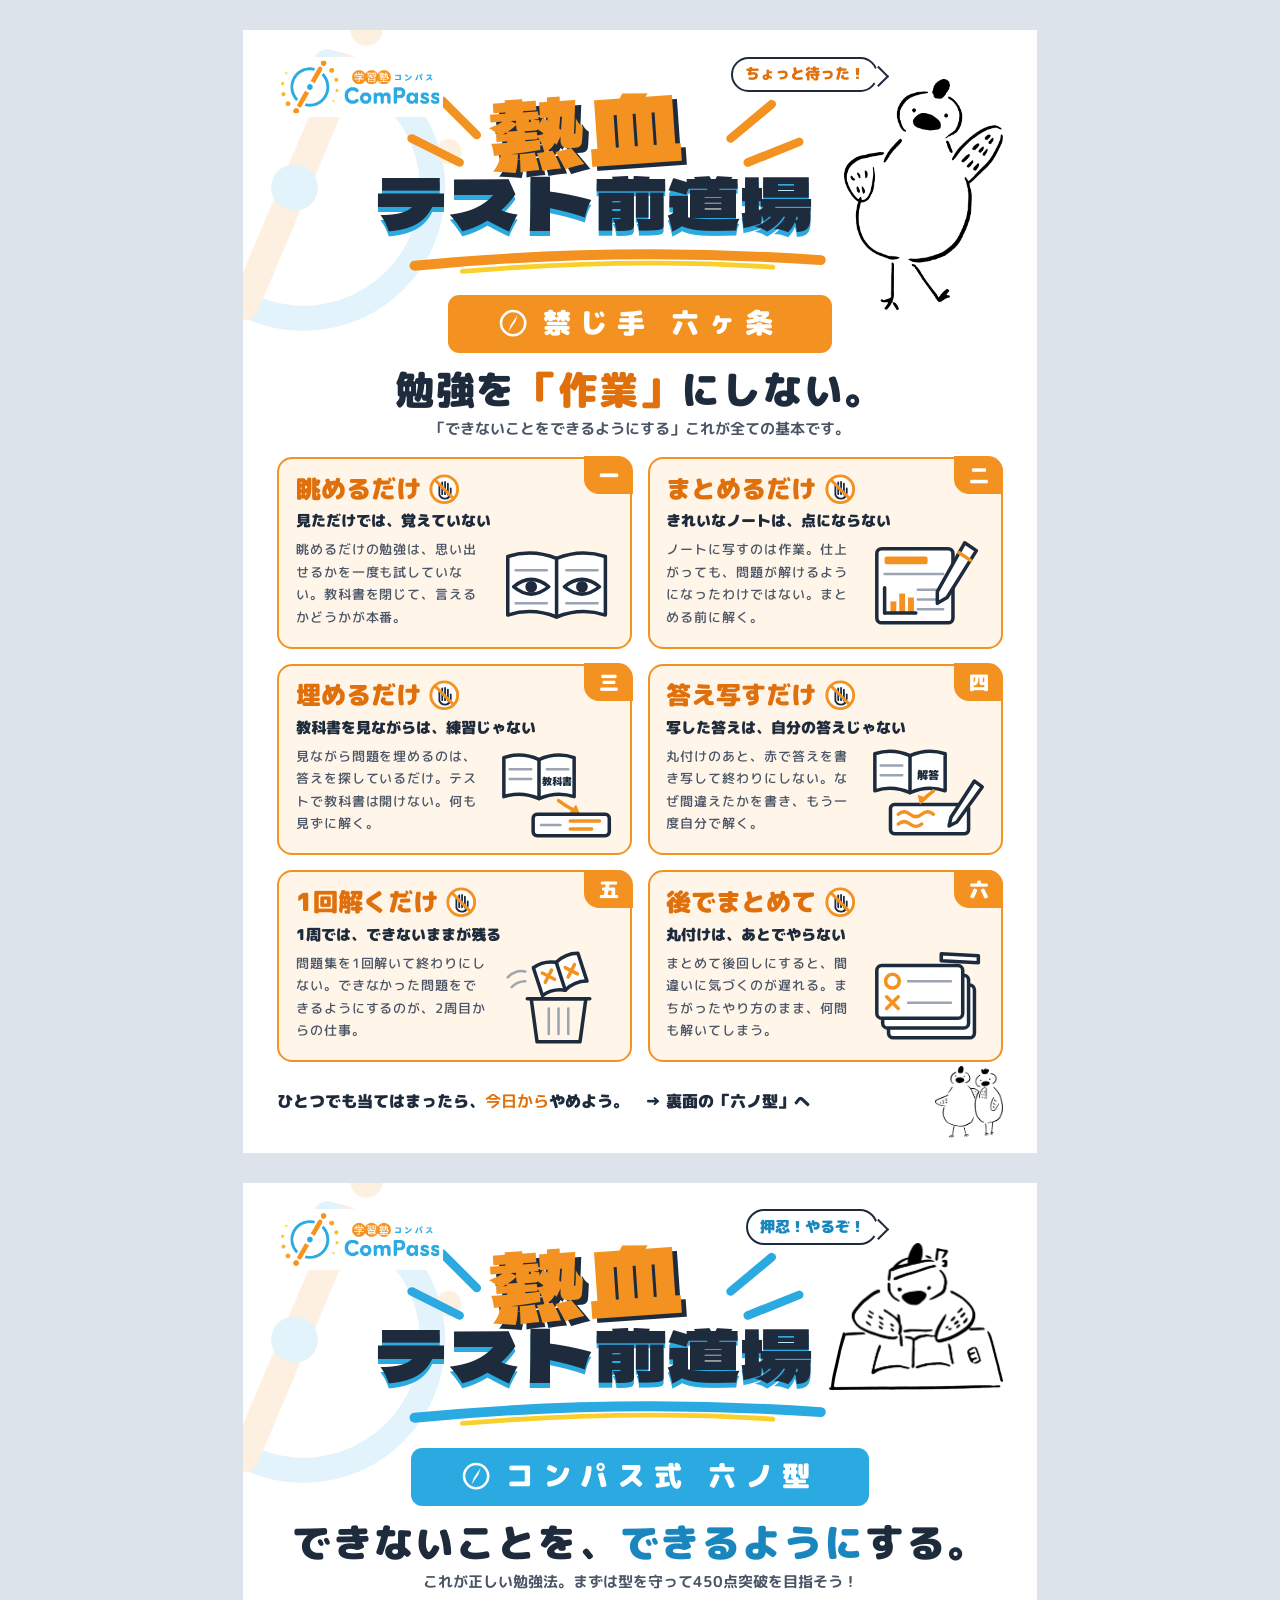
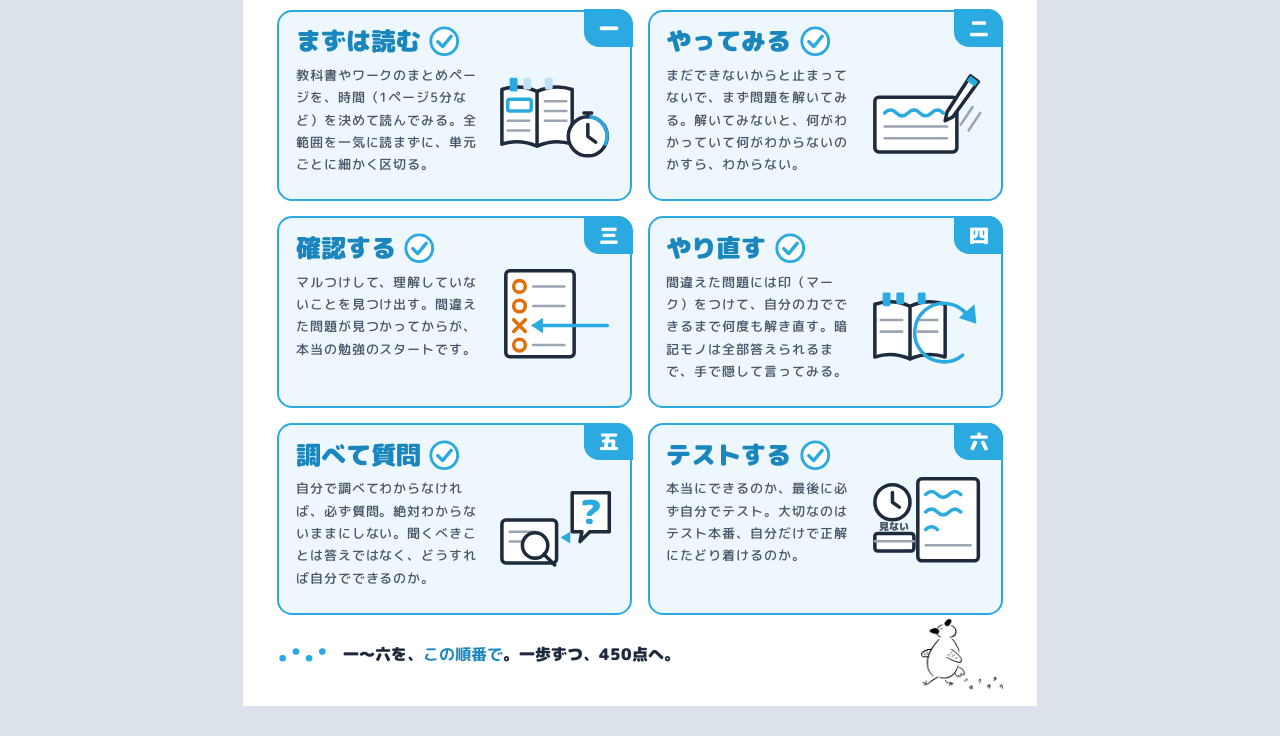
==== test-guide/index.html @ ecf244d9 "テスト前道場（コンパス版）のA4資料を追加 Co-Authored-By: Claude Opus 5.5 <noreply@anthropic.com> Claude-Session: https:" ====
<!doctype html>
<html lang="ja">
<head>
<meta charset="utf-8">
<title>テスト前道場 ComPass</title>
<meta name="viewport" content="width=device-width, initial-scale=1">
<link rel="preconnect" href="https://fonts.googleapis.com">
<link rel="preconnect" href="https://fonts.gstatic.com" crossorigin>
<link rel="stylesheet" href="https://fonts.googleapis.com/css2?family=M+PLUS+Rounded+1c:wght@500;700;800;900&family=Dela+Gothic+One&display=swap">
<style>
/* A4縦2枚。1枚目＝禁じ手（オレンジ）、2枚目＝正しい型（ブルー）。ロゴの2色で表裏を分ける */
:root {
  --blue: #2BA9E1;
  --blue-deep: #1A86BE;
  --blue-tint: #EEF7FD;
  --orange: #F39221;
  --orange-deep: #E0700C;
  --orange-tint: #FFF5E9;
  --yellow: #F9D02B;
  --ink: #1E2B3C;
  --ink-soft: #4A5566;
  --paper: #FFFFFF;
  --f-display: "Dela Gothic One", "M PLUS Rounded 1c", sans-serif;
  --f-body: "M PLUS Rounded 1c", "Hiragino Maru Gothic ProN", sans-serif;
  color-scheme: light;
}
@page { size: A4; margin: 0; }
* { box-sizing: border-box; }
html, body { margin: 0; background: #DDE3EA; }
body { font-family: var(--f-body); color: var(--ink); -webkit-print-color-adjust: exact; print-color-adjust: exact; }

.sheet {
  --c: var(--orange); --c-deep: var(--orange-deep); --c-tint: var(--orange-tint);
  position: relative; overflow: hidden;
  width: 210mm; height: 297mm; margin: 8mm auto;
  padding: 7mm 9mm 5mm;
  background: var(--paper);
  display: flex; flex-direction: column;
}
.sheet.kata { --c: var(--blue); --c-deep: var(--blue-deep); --c-tint: var(--blue-tint); }
@media print { html, body { background: none; } .sheet { margin: 0; break-after: page; } }

/* 左上の透かし：羅針盤 */
.watermark { position: absolute; left: -34mm; top: -6mm; width: 95mm; height: 95mm; opacity: .13; pointer-events: none; }

.head { position: relative; height: 62mm; }
.logo { position: absolute; left: 0; top: 0; width: 44mm; z-index: 3; background: #fff; border-radius: 2mm; padding: 1mm; }
.title { position: absolute; left: 0; right: 0; top: 5mm; text-align: center; }
.title .hot {
  display: inline-block; font-family: var(--f-display); font-size: 25mm; line-height: 1;
  color: var(--orange); letter-spacing: 1mm;
  transform: rotate(-4deg) translateX(-14mm);
  text-shadow: 1.3mm 1.3mm 0 var(--ink);
}
.title .main {
  display: block; margin-top: -2mm;
  font-family: var(--f-display); font-size: 19mm; line-height: 1.05; letter-spacing: .3mm;
  color: var(--ink);
  text-shadow: 0 1.4mm 0 var(--blue);
  transform: translateX(-12mm);
}
.swoosh { position: absolute; left: 34mm; top: 50mm; width: 112mm; }
.burst { position: absolute; left: 30mm; top: 8mm; width: 118mm; }
.chara { position: absolute; right: 0; top: 6mm; width: 42mm; }
.chara img { width: 100%; display: block; }
.bubble {
  position: absolute; right: 33mm; top: 0; z-index: 2;
  background: #fff; border: .6mm solid var(--ink); border-radius: 5mm;
  padding: 1.2mm 3mm; font-weight: 900; font-size: 11pt; white-space: nowrap; color: var(--c-deep);
}
.bubble::after {
  content: ""; position: absolute; right: -2.6mm; bottom: 1.6mm; width: 3.4mm; height: 3.4mm;
  background: #fff; border-right: .6mm solid var(--ink); border-bottom: .6mm solid var(--ink);
  transform: rotate(-45deg);
}

.badge {
  align-self: center; margin-top: 1mm;
  background: var(--c); color: #fff; border-radius: 3mm;
  padding: 2mm 13mm 2.4mm; font-weight: 900; font-size: 21pt; letter-spacing: 2.4mm;
  display: flex; align-items: center; gap: 4mm;
}
.badge .needle { width: 8mm; height: 8mm; }
.lead { text-align: center; margin-top: 3.4mm; font-weight: 900; font-size: 29pt; letter-spacing: .5mm; line-height: 1.2; }
.lead em { font-style: normal; color: var(--c-deep); }
.sub { text-align: center; margin-top: 1.4mm; font-weight: 700; font-size: 11.5pt; color: var(--ink-soft); }

.grid { margin-top: 4.5mm; flex: 1; display: grid; grid-template-columns: 1fr 1fr; grid-template-rows: repeat(3, 1fr); gap: 4mm; }
.card {
  position: relative; min-width: 0;
  border: .7mm solid var(--c); border-radius: 4mm; background: var(--c-tint);
  padding: 3.6mm 4mm 3mm 4.4mm;
  display: grid; grid-template-columns: 1fr 31mm; grid-template-rows: auto auto 1fr; column-gap: 2.5mm;
}
.no {
  position: absolute; right: -.7mm; top: -.7mm;
  width: 13mm; height: 10mm; background: var(--c); color: #fff;
  border-radius: 0 4mm 0 4mm; display: grid; place-items: center;
  font-weight: 900; font-size: 15pt;
}
.card h3 {
  grid-column: 1 / -1; margin: 0; padding-right: 12mm;
  display: flex; align-items: center; gap: 2mm;
  font-weight: 900; font-size: 19pt; line-height: 1.2; color: var(--c-deep);
}
.card h3 svg { width: 8.6mm; height: 8.6mm; flex: none; }
.card h4 { grid-column: 1 / -1; margin: 1.4mm 0 0; font-weight: 900; font-size: 11pt; color: var(--ink); }
.card p { margin: 1.6mm 0 0; font-weight: 500; font-size: 9.6pt; line-height: 1.75; letter-spacing: .25mm; color: var(--ink-soft); }
.card .ill { align-self: center; width: 31mm; }

.foot { margin-top: 2mm; display: flex; align-items: center; justify-content: space-between; height: 17mm; }
.foot .msg { font-weight: 900; font-size: 12pt; color: var(--ink); display: flex; align-items: center; gap: 2.4mm; }
.foot .msg b { color: var(--c-deep); }
.foot .steps { height: 5mm; }
.foot small { font-weight: 700; font-size: 8.5pt; color: var(--ink-soft); }
.foot .pair { height: 19mm; }

/* イラスト共通 */
.ill * { stroke-linecap: round; stroke-linejoin: round; }
.k { fill: none; stroke: var(--ink); stroke-width: 3.6; }
.kf { fill: #fff; stroke: var(--ink); stroke-width: 3.6; }
.a { fill: none; stroke: var(--c); stroke-width: 3.6; }
.af { fill: var(--c); }
.g { fill: none; stroke: #9AA4B2; stroke-width: 2.6; }
.r { fill: none; stroke: var(--orange-deep); stroke-width: 3.6; }
.b { fill: none; stroke: var(--blue); stroke-width: 3.6; }
</style>
</head>
<body>

<svg width="0" height="0" style="position:absolute">
  <defs>
    <!-- ロゴの羅針盤を簡略化した透かし -->
    <symbol id="compass" viewBox="0 0 200 200">
      <path d="M118 30 A72 72 0 1 1 52 52" fill="none" stroke="#2BA9E1" stroke-width="14" stroke-linecap="round"/>
      <line x1="128" y1="34" x2="72" y2="166" stroke="#F39221" stroke-width="16" stroke-linecap="round"/>
      <circle cx="100" cy="100" r="13" fill="#2BA9E1"/>
      <circle cx="140" cy="12" r="9" fill="#F39221"/><circle cx="170" cy="40" r="8" fill="#F9D02B"/>
      <circle cx="186" cy="80" r="7" fill="#F39221"/><circle cx="20" cy="130" r="8" fill="#F39221"/>
      <circle cx="40" cy="170" r="7" fill="#F9D02B"/>
    </symbol>
    <symbol id="ban" viewBox="0 0 40 40">
      <circle cx="20" cy="20" r="16.5" fill="#fff" stroke="currentColor" stroke-width="3.6"/>
      <path d="M14 27 V15 M17.5 26 V11.5 M21 26 V11 M24.5 26.5 V13 M14 27 Q16 32 22 31.5 Q27 31 28 24 L28 19" fill="none" stroke="#1E2B3C" stroke-width="2.2" stroke-linecap="round"/>
      <line x1="8.5" y1="8.5" x2="31.5" y2="31.5" stroke="currentColor" stroke-width="3.6" stroke-linecap="round"/>
    </symbol>
    <symbol id="ok" viewBox="0 0 40 40">
      <circle cx="20" cy="20" r="16.5" fill="#fff" stroke="currentColor" stroke-width="3.6"/>
      <path d="M12 20.5 L18 26.5 L28.5 14" fill="none" stroke="currentColor" stroke-width="4.2" stroke-linecap="round" stroke-linejoin="round"/>
    </symbol>
    <symbol id="needle" viewBox="0 0 40 40">
      <circle cx="20" cy="20" r="16" fill="none" stroke="#fff" stroke-width="3.4"/>
      <path d="M26 9 L17 22 L23 18 Z M14 31 L23 18 L17 22 Z" fill="#fff"/>
    </symbol>
  </defs>
</svg>

<!-- ===================== 1枚目：禁じ手 六ヶ条 ===================== -->
<section class="sheet kinji">
  <svg class="watermark"><use href="#compass"/></svg>
  <div class="head">
    <img class="logo" src="img/logo.png" alt="学習塾コンパス ComPass">
    <svg class="burst" viewBox="0 0 260 60" aria-hidden="true">
      <g stroke="#F39221" stroke-width="5" stroke-linecap="round">
        <line x1="40" y1="44" x2="12" y2="30"/><line x1="50" y1="28" x2="30" y2="8"/>
        <line x1="198" y1="30" x2="222" y2="10"/><line x1="208" y1="44" x2="238" y2="32"/>
      </g>
    </svg>
    <div class="title">
      <span class="hot">熱血</span>
      <span class="main">テスト前道場</span>
    </div>
    <svg class="swoosh" viewBox="0 0 300 20" aria-hidden="true">
      <path d="M6 14 Q150 0 294 10" fill="none" stroke="#F39221" stroke-width="7" stroke-linecap="round"/>
      <path d="M40 18 Q160 8 260 15" fill="none" stroke="#F9D02B" stroke-width="3.5" stroke-linecap="round"/>
    </svg>
    <div class="bubble">ちょっと待った！</div>
    <div class="chara"><img src="img/bird-wave.png" alt=""></div>
  </div>

  <div class="badge"><svg class="needle"><use href="#needle"/></svg>禁じ手 六ヶ条</div>
  <div class="lead">勉強を<em>「作業」</em>にしない。</div>
  <div class="sub">「できないことをできるようにする」これが全ての基本です。</div>

  <div class="grid">
    <article class="card">
      <span class="no">一</span>
      <h3>眺めるだけ<svg style="color:var(--c)"><use href="#ban"/></svg></h3>
      <h4>見ただけでは、覚えていない</h4>
      <p>眺めるだけの勉強は、思い出せるかを一度も試していない。教科書を閉じて、言えるかどうかが本番。</p>
      <svg class="ill" viewBox="0 0 120 100">
        <path class="kf" d="M10 22 Q35 14 60 24 Q85 14 110 22 V82 Q85 74 60 84 Q35 74 10 82 Z"/>
        <line class="k" x1="60" y1="24" x2="60" y2="84"/>
        <path class="g" d="M18 36 H50 M70 36 H102 M18 70 H50 M70 70 H102"/>
        <path class="kf" d="M16 53 Q34 38 52 53 Q34 68 16 53 Z"/><circle cx="34" cy="53" r="6" fill="#1E2B3C"/>
        <path class="kf" d="M68 53 Q86 38 104 53 Q86 68 68 53 Z"/><circle cx="86" cy="53" r="6" fill="#1E2B3C"/>
      </svg>
    </article>

    <article class="card">
      <span class="no">二</span>
      <h3>まとめるだけ<svg style="color:var(--c)"><use href="#ban"/></svg></h3>
      <h4>きれいなノートは、点にならない</h4>
      <p>ノートに写すのは作業。仕上がっても、問題が解けるようになったわけではない。まとめる前に解く。</p>
      <svg class="ill" viewBox="0 0 120 100">
        <rect class="kf" x="8" y="14" width="78" height="76" rx="5"/>
        <rect class="af" x="16" y="22" width="44" height="8" rx="2"/>
        <path class="g" d="M16 40 H76 M50 56 H76 M50 66 H76 M50 76 H76"/>
        <path class="k" d="M16 80 V54"/><rect class="af" x="22" y="68" width="6" height="12"/><rect class="af" x="31" y="60" width="6" height="20"/><rect class="af" x="40" y="64" width="6" height="16"/>
        <path class="k" d="M16 80 H48"/>
        <path class="kf" d="M98 8 L110 16 L80 64 L70 70 L70 58 Z"/>
        <path class="a" d="M92 18 L104 26"/>
      </svg>
    </article>

    <article class="card">
      <span class="no">三</span>
      <h3>埋めるだけ<svg style="color:var(--c)"><use href="#ban"/></svg></h3>
      <h4>教科書を見ながらは、練習じゃない</h4>
      <p>見ながら問題を埋めるのは、答えを探しているだけ。テストで教科書は開けない。何も見ずに解く。</p>
      <svg class="ill" viewBox="0 0 120 100">
        <path class="kf" d="M6 16 Q24 10 42 18 Q60 10 78 16 V56 Q60 50 42 58 Q24 50 6 56 Z"/>
        <line class="k" x1="42" y1="18" x2="42" y2="58"/>
        <path class="g" d="M12 28 H34 M12 38 H34 M50 28 H72"/>
        <text x="60" y="44" text-anchor="middle" font-size="10" font-weight="900" fill="#1E2B3C" font-family="M PLUS Rounded 1c">教科書</text>
        <path class="a" d="M62 60 Q70 66 78 70"/><path class="af" d="M84 74 L72 74 L80 64 Z"/>
        <rect class="kf" x="36" y="74" width="78" height="22" rx="4"/>
        <path class="g" d="M44 85 H64"/><path class="a" d="M74 81 H104 M74 89 H96"/>
      </svg>
    </article>

    <article class="card">
      <span class="no">四</span>
      <h3>答え写すだけ<svg style="color:var(--c)"><use href="#ban"/></svg></h3>
      <h4>写した答えは、自分の答えじゃない</h4>
      <p>丸付けのあと、赤で答えを書き写して終わりにしない。なぜ間違えたかを書き、もう一度自分で解く。</p>
      <svg class="ill" viewBox="0 0 120 100">
        <path class="kf" d="M6 12 Q24 6 42 14 Q60 6 78 12 V50 Q60 44 42 52 Q24 44 6 50 Z"/>
        <line class="k" x1="42" y1="14" x2="42" y2="52"/>
        <path class="g" d="M12 24 H34 M12 34 H34"/>
        <text x="60" y="38" text-anchor="middle" font-size="11" font-weight="900" fill="#1E2B3C" font-family="M PLUS Rounded 1c">解答</text>
        <rect class="kf" x="22" y="64" width="80" height="30" rx="4"/>
        <path class="a" d="M30 74 Q36 69 42 74 Q48 79 54 74 Q60 69 66 74 M30 84 Q36 79 42 84 Q48 89 54 84"/>
        <path class="af" d="M60 58 L52 64 L50 54 Z"/><path class="a" d="M66 50 L54 60"/>
        <path class="kf" d="M108 40 L116 46 L90 82 L82 86 L84 77 Z"/>
      </svg>
    </article>

    <article class="card">
      <span class="no">五</span>
      <h3>1回解くだけ<svg style="color:var(--c)"><use href="#ban"/></svg></h3>
      <h4>1周では、できないままが残る</h4>
      <p>問題集を1回解いて終わりにしない。できなかった問題をできるようにするのが、2周目からの仕事。</p>
      <svg class="ill" viewBox="0 0 120 100">
        <path class="k" d="M34 52 H90 L84 96 H40 Z"/><path class="k" d="M30 52 H94"/>
        <path class="g" d="M52 62 V88 M62 62 V88 M72 62 V88"/>
        <g transform="rotate(-18 64 28)">
          <path class="kf" d="M40 12 Q52 8 64 14 Q76 8 88 12 V42 Q76 38 64 44 Q52 38 40 42 Z"/>
          <line class="k" x1="64" y1="14" x2="64" y2="44"/>
          <path class="a" d="M47 20 L57 30 M57 20 L47 30 M71 22 L81 32 M81 22 L71 32"/>
        </g>
        <path class="g" d="M10 30 Q18 22 28 24 M14 40 Q20 34 28 34"/>
      </svg>
    </article>

    <article class="card">
      <span class="no">六</span>
      <h3>後でまとめて<svg style="color:var(--c)"><use href="#ban"/></svg></h3>
      <h4>丸付けは、あとでやらない</h4>
      <p>まとめて後回しにすると、間違いに気づくのが遅れる。まちがったやり方のまま、何問も解いてしまう。</p>
      <svg class="ill" viewBox="0 0 120 100">
        <rect class="kf" x="20" y="38" width="88" height="54" rx="5"/>
        <rect class="kf" x="14" y="28" width="88" height="54" rx="5"/>
        <rect class="kf" x="8" y="18" width="88" height="54" rx="5"/>
        <circle class="a" cx="24" cy="34" r="7"/><path class="a" d="M18 50 L30 62 M30 50 L18 62"/>
        <path class="g" d="M40 34 H84 M40 56 H84"/>
        <path class="kf" d="M74 6 L112 8 L112 15 L74 13 Z"/>
      </svg>
    </article>
  </div>

  <div class="foot">
    <div class="msg"><span>ひとつでも当てはまったら、<b>今日から</b>やめよう。　→ 裏面の「六ノ型」へ</span></div>
    <img class="pair" src="img/bird-pair.png" alt="">
  </div>
</section>

<!-- ===================== 2枚目：コンパス式 六ノ型 ===================== -->
<section class="sheet kata">
  <svg class="watermark"><use href="#compass"/></svg>
  <div class="head">
    <img class="logo" src="img/logo.png" alt="学習塾コンパス ComPass">
    <svg class="burst" viewBox="0 0 260 60" aria-hidden="true">
      <g stroke="#2BA9E1" stroke-width="5" stroke-linecap="round">
        <line x1="40" y1="44" x2="12" y2="30"/><line x1="50" y1="28" x2="30" y2="8"/>
        <line x1="198" y1="30" x2="222" y2="10"/><line x1="208" y1="44" x2="238" y2="32"/>
      </g>
    </svg>
    <div class="title">
      <span class="hot">熱血</span>
      <span class="main">テスト前道場</span>
    </div>
    <svg class="swoosh" viewBox="0 0 300 20" aria-hidden="true">
      <path d="M6 14 Q150 0 294 10" fill="none" stroke="#2BA9E1" stroke-width="7" stroke-linecap="round"/>
      <path d="M40 18 Q160 8 260 15" fill="none" stroke="#F9D02B" stroke-width="3.5" stroke-linecap="round"/>
    </svg>
    <div class="bubble">押忍！やるぞ！</div>
    <div class="chara" style="width:46mm;top:9mm"><img src="img/bird-study.png" alt=""></div>
  </div>

  <div class="badge"><svg class="needle"><use href="#needle"/></svg>コンパス式 六ノ型</div>
  <div class="lead">できないことを、<em>できるように</em>する。</div>
  <div class="sub">これが正しい勉強法。まずは型を守って450点突破を目指そう！</div>

  <div class="grid">
    <article class="card">
      <span class="no">一</span>
      <h3>まずは読む<svg style="color:var(--c)"><use href="#ok"/></svg></h3>
      <p>教科書やワークのまとめページを、時間（1ページ5分など）を決めて読んでみる。全範囲を一気に読まずに、単元ごとに細かく区切る。</p>
      <svg class="ill" viewBox="0 0 120 100">
        <path class="kf" d="M4 22 Q22 16 40 24 Q58 16 76 22 V78 Q58 72 40 80 Q22 72 4 78 Z"/>
        <line class="k" x1="40" y1="24" x2="40" y2="80"/>
        <rect class="af" x="12" y="10" width="8" height="14" rx="1.5"/><rect x="26" y="10" width="8" height="12" rx="1.5" fill="#BFE3F5"/><rect x="48" y="10" width="8" height="12" rx="1.5" fill="#BFE3F5"/>
        <rect class="a" x="10" y="32" width="24" height="12" rx="2"/>
        <path class="g" d="M10 54 H32 M10 64 H32 M48 34 H70 M48 44 H70 M48 54 H70"/>
        <circle class="kf" cx="92" cy="70" r="20"/><path class="a" d="M92 50 A20 20 0 0 1 110 78"/>
        <path class="k" d="M92 58 V70 L100 76 M88 46 H96 M92 46 V50"/>
      </svg>
    </article>

    <article class="card">
      <span class="no">二</span>
      <h3>やってみる<svg style="color:var(--c)"><use href="#ok"/></svg></h3>
      <p>まだできないからと止まってないで、まず問題を解いてみる。解いてみないと、何がわかっていて何がわからないのかすら、わからない。</p>
      <svg class="ill" viewBox="0 0 120 100">
        <rect class="kf" x="6" y="30" width="84" height="56" rx="4"/>
        <path class="a" d="M16 46 Q22 40 28 46 Q34 52 40 46 Q46 40 52 46 Q58 52 64 46 Q70 40 76 46"/>
        <path class="g" d="M16 60 H80 M16 72 H80"/>
        <path class="kf" d="M104 8 L112 14 L86 50 L78 54 L80 45 Z"/><path class="af" d="M104 8 L112 14 L108 19 L100 13 Z"/>
        <path class="g" d="M106 40 L94 58 M114 46 L102 64"/>
      </svg>
    </article>

    <article class="card">
      <span class="no">三</span>
      <h3>確認する<svg style="color:var(--c)"><use href="#ok"/></svg></h3>
      <p>マルつけして、理解していないことを見つけ出す。間違えた問題が見つかってからが、本当の勉強のスタートです。</p>
      <svg class="ill" viewBox="0 0 120 100">
        <rect class="kf" x="8" y="6" width="70" height="88" rx="4"/>
        <circle class="r" cx="22" cy="22" r="6"/><circle class="r" cx="22" cy="42" r="6"/>
        <path class="r" d="M16 56 L28 68 M28 56 L16 68"/><circle class="r" cx="22" cy="82" r="6"/>
        <path class="g" d="M36 22 H68 M36 42 H68 M36 62 H68 M36 82 H68"/>
        <path class="a" d="M112 62 H40" stroke-width="5"/><path class="af" d="M34 62 L46 54 L46 70 Z"/>
      </svg>
    </article>

    <article class="card">
      <span class="no">四</span>
      <h3>やり直す<svg style="color:var(--c)"><use href="#ok"/></svg></h3>
      <p>間違えた問題には印（マーク）をつけて、自分の力でできるまで何度も解き直す。暗記モノは全部答えられるまで、手で隠して言ってみる。</p>
      <svg class="ill" viewBox="0 0 120 100">
        <path class="kf" d="M6 30 Q24 24 42 32 Q60 24 78 30 V84 Q60 78 42 86 Q24 78 6 84 Z"/>
        <line class="k" x1="42" y1="32" x2="42" y2="86"/>
        <rect class="af" x="14" y="18" width="8" height="14" rx="1.5"/><rect class="af" x="28" y="18" width="8" height="12" rx="1.5"/><rect class="af" x="50" y="18" width="8" height="12" rx="1.5"/>
        <path class="g" d="M12 46 H34 M12 58 H34 M50 46 H70 M50 58 H70"/>
        <path class="a" d="M100 40 A30 30 0 1 0 96 82" stroke-width="7"/>
        <path class="af" d="M108 30 L110 50 L92 44 Z"/>
      </svg>
    </article>

    <article class="card">
      <span class="no">五</span>
      <h3>調べて質問<svg style="color:var(--c)"><use href="#ok"/></svg></h3>
      <p>自分で調べてわからなければ、必ず質問。絶対わからないままにしない。聞くべきことは答えではなく、どうすれば自分でできるのか。</p>
      <svg class="ill" viewBox="0 0 120 100">
        <rect class="kf" x="4" y="40" width="56" height="44" rx="4"/>
        <path class="g" d="M12 52 H38 M12 62 H30"/>
        <circle class="kf" cx="38" cy="66" r="13"/><path class="k" d="M47 75 L58 86" stroke-width="6"/>
        <path class="af" d="M64 58 L74 52 L74 64 Z"/>
        <path class="kf" d="M76 12 H114 V52 H94 L84 62 L86 52 H76 Z"/>
        <text x="95" y="44" text-anchor="middle" font-size="34" font-weight="900" fill="#2BA9E1" font-family="M PLUS Rounded 1c">?</text>
      </svg>
    </article>

    <article class="card">
      <span class="no">六</span>
      <h3>テストする<svg style="color:var(--c)"><use href="#ok"/></svg></h3>
      <p>本当にできるのか、最後に必ず自分でテスト。大切なのはテスト本番、自分だけで正解にたどり着けるのか。</p>
      <svg class="ill" viewBox="0 0 120 100">
        <rect class="kf" x="50" y="8" width="62" height="84" rx="4"/>
        <path class="a" d="M58 24 Q64 18 70 24 Q76 30 82 24 Q88 18 94 24 M58 42 Q64 36 70 42 Q76 48 82 42 Q88 36 94 42 M58 60 Q64 54 70 60"/>
        <path class="g" d="M58 76 H104"/>
        <circle class="kf" cx="24" cy="32" r="18"/><path class="k" d="M24 22 V32 L31 37"/>
        <rect class="kf" x="6" y="64" width="40" height="18" rx="3"/><path class="g" d="M6 72 H46"/>
        <text x="26" y="60" text-anchor="middle" font-size="10" font-weight="900" fill="#4A5566" font-family="M PLUS Rounded 1c">見ない</text>
      </svg>
    </article>
  </div>

  <div class="foot">
    <div class="msg">
      <svg class="steps" viewBox="0 0 60 20" aria-hidden="true"><g fill="#2BA9E1"><circle cx="6" cy="14" r="3.5"/><circle cx="20" cy="7" r="3.5"/><circle cx="34" cy="14" r="3.5"/><circle cx="48" cy="7" r="3.5"/></g></svg>
      <span>一〜六を、<b>この順番で</b>。一歩ずつ、450点へ。</span>
    </div>
    <img class="pair" src="img/bird-walk.png" alt="">
  </div>
</section>

</body>
</html>
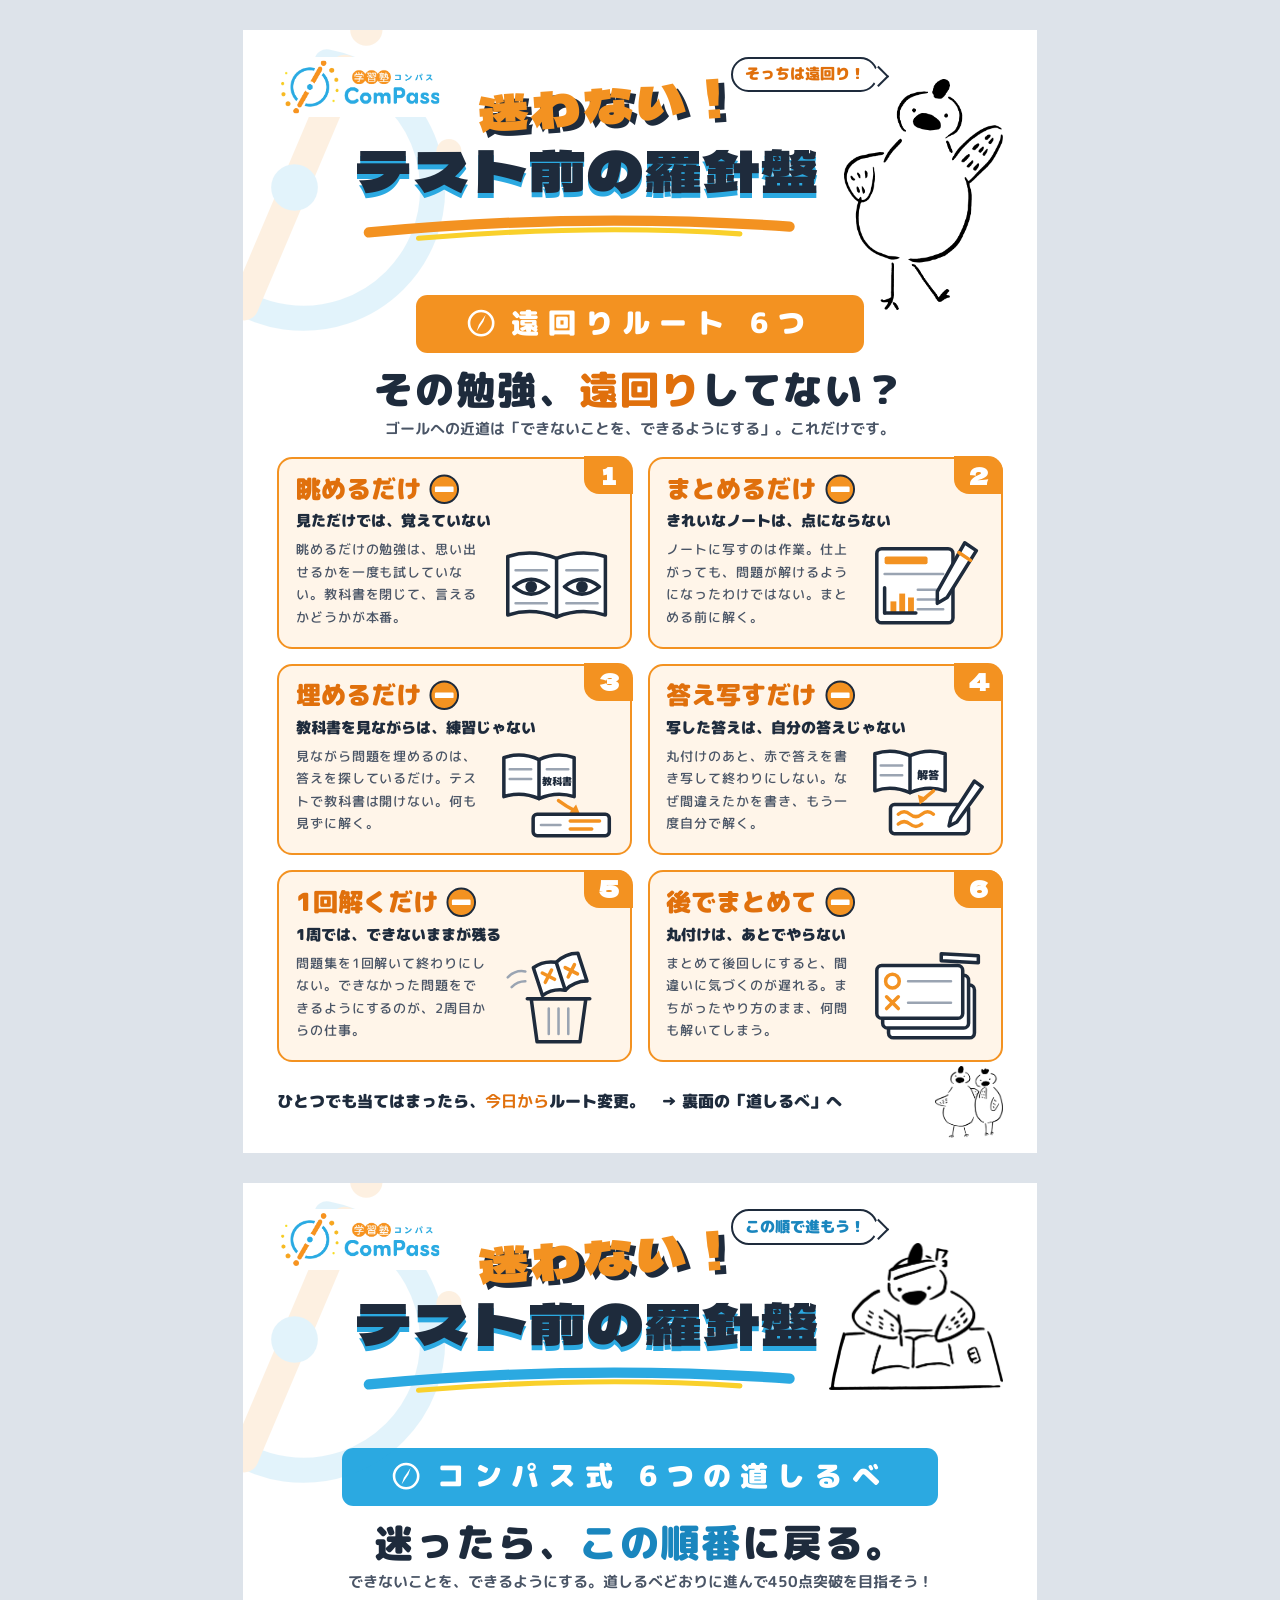
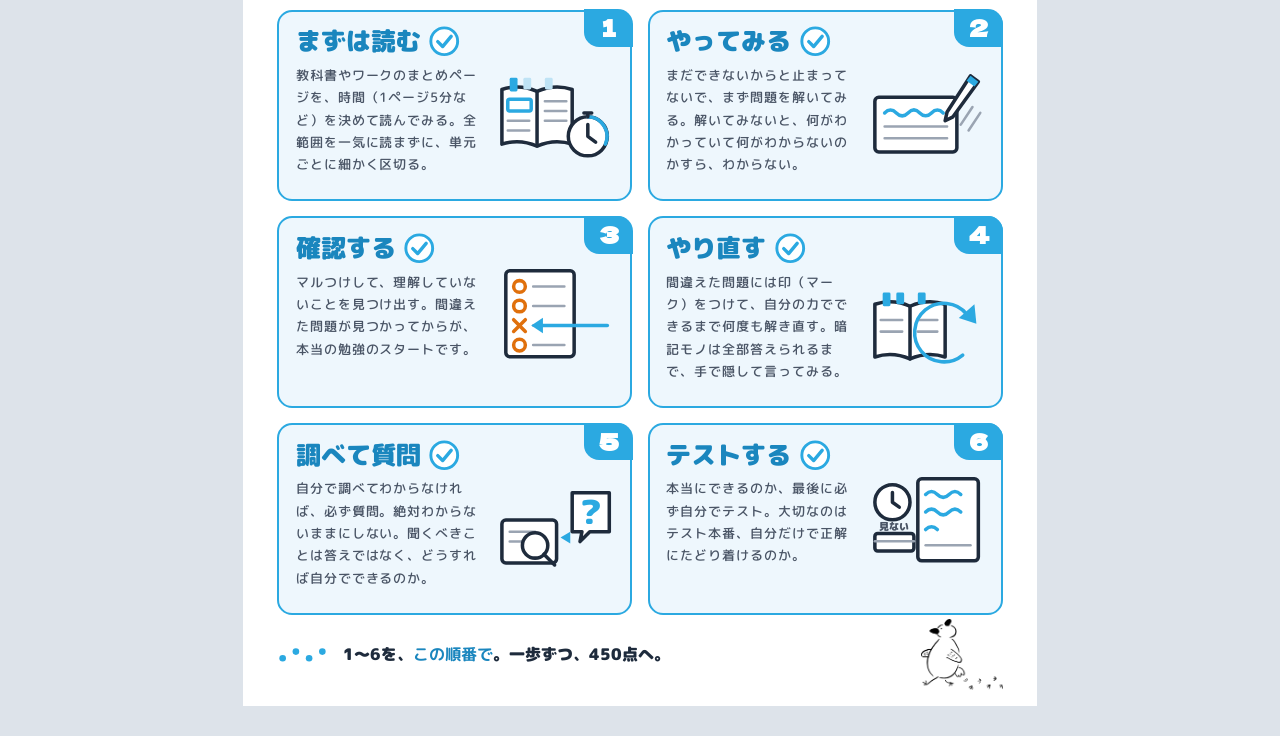
==== commit 3f41945a: "テスト前資料の言葉をコンパス独自の表現に変更 Co-Authored-By: Claude Opus 5.5 <noreply@anthropic.com> Claude-Session: https" ====
--- a/test-guide/index.html
+++ b/test-guide/index.html
@@ -2,7 +2,7 @@
 <html lang="ja">
 <head>
 <meta charset="utf-8">
-<title>テスト前道場 ComPass</title>
+<title>テスト前の羅針盤</title>
 <meta name="viewport" content="width=device-width, initial-scale=1">
 <link rel="preconnect" href="https://fonts.googleapis.com">
 <link rel="preconnect" href="https://fonts.gstatic.com" crossorigin>
@@ -47,20 +47,20 @@
 .logo { position: absolute; left: 0; top: 0; width: 44mm; z-index: 3; background: #fff; border-radius: 2mm; padding: 1mm; }
 .title { position: absolute; left: 0; right: 0; top: 5mm; text-align: center; }
 .title .hot {
-  display: inline-block; font-family: var(--f-display); font-size: 25mm; line-height: 1;
+  display: inline-block; font-family: var(--f-display); font-size: 13mm; line-height: 1;
   color: var(--orange); letter-spacing: 1mm;
-  transform: rotate(-4deg) translateX(-14mm);
+  transform: rotate(-4deg) translateX(-8mm);
   text-shadow: 1.3mm 1.3mm 0 var(--ink);
 }
 .title .main {
-  display: block; margin-top: -2mm;
-  font-family: var(--f-display); font-size: 19mm; line-height: 1.05; letter-spacing: .3mm;
+  display: block; margin-top: 3mm;
+  font-family: var(--f-display); font-size: 15mm; line-height: 1.05; letter-spacing: .3mm;
   color: var(--ink);
   text-shadow: 0 1.4mm 0 var(--blue);
-  transform: translateX(-12mm);
-}
-.swoosh { position: absolute; left: 34mm; top: 50mm; width: 112mm; }
-.burst { position: absolute; left: 30mm; top: 8mm; width: 118mm; }
+  transform: translateX(-14mm);
+}
+.swoosh { position: absolute; left: 22mm; top: 41mm; width: 116mm; }
+.burst { display: none; }
 .chara { position: absolute; right: 0; top: 6mm; width: 42mm; }
 .chara img { width: 100%; display: block; }
 .bubble {
@@ -96,7 +96,7 @@
   position: absolute; right: -.7mm; top: -.7mm;
   width: 13mm; height: 10mm; background: var(--c); color: #fff;
   border-radius: 0 4mm 0 4mm; display: grid; place-items: center;
-  font-weight: 900; font-size: 15pt;
+  font-weight: 900; font-size: 17pt; font-family: var(--f-display);
 }
 .card h3 {
   grid-column: 1 / -1; margin: 0; padding-right: 12mm;
@@ -140,9 +140,8 @@
       <circle cx="40" cy="170" r="7" fill="#F9D02B"/>
     </symbol>
     <symbol id="ban" viewBox="0 0 40 40">
-      <circle cx="20" cy="20" r="16.5" fill="#fff" stroke="currentColor" stroke-width="3.6"/>
-      <path d="M14 27 V15 M17.5 26 V11.5 M21 26 V11 M24.5 26.5 V13 M14 27 Q16 32 22 31.5 Q27 31 28 24 L28 19" fill="none" stroke="#1E2B3C" stroke-width="2.2" stroke-linecap="round"/>
-      <line x1="8.5" y1="8.5" x2="31.5" y2="31.5" stroke="currentColor" stroke-width="3.6" stroke-linecap="round"/>
+      <circle cx="20" cy="20" r="17" fill="currentColor" stroke="#1E2B3C" stroke-width="2.4"/>
+      <rect x="8.5" y="16.5" width="23" height="7" rx="1.5" fill="#fff"/>
     </symbol>
     <symbol id="ok" viewBox="0 0 40 40">
       <circle cx="20" cy="20" r="16.5" fill="#fff" stroke="currentColor" stroke-width="3.6"/>
@@ -167,24 +166,24 @@
       </g>
     </svg>
     <div class="title">
-      <span class="hot">熱血</span>
-      <span class="main">テスト前道場</span>
+      <span class="hot">迷わない！</span>
+      <span class="main">テスト前の羅針盤</span>
     </div>
     <svg class="swoosh" viewBox="0 0 300 20" aria-hidden="true">
       <path d="M6 14 Q150 0 294 10" fill="none" stroke="#F39221" stroke-width="7" stroke-linecap="round"/>
       <path d="M40 18 Q160 8 260 15" fill="none" stroke="#F9D02B" stroke-width="3.5" stroke-linecap="round"/>
     </svg>
-    <div class="bubble">ちょっと待った！</div>
+    <div class="bubble">そっちは遠回り！</div>
     <div class="chara"><img src="img/bird-wave.png" alt=""></div>
   </div>
 
-  <div class="badge"><svg class="needle"><use href="#needle"/></svg>禁じ手 六ヶ条</div>
-  <div class="lead">勉強を<em>「作業」</em>にしない。</div>
-  <div class="sub">「できないことをできるようにする」これが全ての基本です。</div>
+  <div class="badge"><svg class="needle"><use href="#needle"/></svg>遠回りルート 6つ</div>
+  <div class="lead">その勉強、<em>遠回り</em>してない？</div>
+  <div class="sub">ゴールへの近道は「できないことを、できるようにする」。これだけです。</div>
 
   <div class="grid">
     <article class="card">
-      <span class="no">一</span>
+      <span class="no">1</span>
       <h3>眺めるだけ<svg style="color:var(--c)"><use href="#ban"/></svg></h3>
       <h4>見ただけでは、覚えていない</h4>
       <p>眺めるだけの勉強は、思い出せるかを一度も試していない。教科書を閉じて、言えるかどうかが本番。</p>
@@ -198,7 +197,7 @@
     </article>
 
     <article class="card">
-      <span class="no">二</span>
+      <span class="no">2</span>
       <h3>まとめるだけ<svg style="color:var(--c)"><use href="#ban"/></svg></h3>
       <h4>きれいなノートは、点にならない</h4>
       <p>ノートに写すのは作業。仕上がっても、問題が解けるようになったわけではない。まとめる前に解く。</p>
@@ -214,7 +213,7 @@
     </article>
 
     <article class="card">
-      <span class="no">三</span>
+      <span class="no">3</span>
       <h3>埋めるだけ<svg style="color:var(--c)"><use href="#ban"/></svg></h3>
       <h4>教科書を見ながらは、練習じゃない</h4>
       <p>見ながら問題を埋めるのは、答えを探しているだけ。テストで教科書は開けない。何も見ずに解く。</p>
@@ -230,7 +229,7 @@
     </article>
 
     <article class="card">
-      <span class="no">四</span>
+      <span class="no">4</span>
       <h3>答え写すだけ<svg style="color:var(--c)"><use href="#ban"/></svg></h3>
       <h4>写した答えは、自分の答えじゃない</h4>
       <p>丸付けのあと、赤で答えを書き写して終わりにしない。なぜ間違えたかを書き、もう一度自分で解く。</p>
@@ -247,7 +246,7 @@
     </article>
 
     <article class="card">
-      <span class="no">五</span>
+      <span class="no">5</span>
       <h3>1回解くだけ<svg style="color:var(--c)"><use href="#ban"/></svg></h3>
       <h4>1周では、できないままが残る</h4>
       <p>問題集を1回解いて終わりにしない。できなかった問題をできるようにするのが、2周目からの仕事。</p>
@@ -264,7 +263,7 @@
     </article>
 
     <article class="card">
-      <span class="no">六</span>
+      <span class="no">6</span>
       <h3>後でまとめて<svg style="color:var(--c)"><use href="#ban"/></svg></h3>
       <h4>丸付けは、あとでやらない</h4>
       <p>まとめて後回しにすると、間違いに気づくのが遅れる。まちがったやり方のまま、何問も解いてしまう。</p>
@@ -280,7 +279,7 @@
   </div>
 
   <div class="foot">
-    <div class="msg"><span>ひとつでも当てはまったら、<b>今日から</b>やめよう。　→ 裏面の「六ノ型」へ</span></div>
+    <div class="msg"><span>ひとつでも当てはまったら、<b>今日から</b>ルート変更。　→ 裏面の「道しるべ」へ</span></div>
     <img class="pair" src="img/bird-pair.png" alt="">
   </div>
 </section>
@@ -297,24 +296,24 @@
       </g>
     </svg>
     <div class="title">
-      <span class="hot">熱血</span>
-      <span class="main">テスト前道場</span>
+      <span class="hot">迷わない！</span>
+      <span class="main">テスト前の羅針盤</span>
     </div>
     <svg class="swoosh" viewBox="0 0 300 20" aria-hidden="true">
       <path d="M6 14 Q150 0 294 10" fill="none" stroke="#2BA9E1" stroke-width="7" stroke-linecap="round"/>
       <path d="M40 18 Q160 8 260 15" fill="none" stroke="#F9D02B" stroke-width="3.5" stroke-linecap="round"/>
     </svg>
-    <div class="bubble">押忍！やるぞ！</div>
+    <div class="bubble">この順で進もう！</div>
     <div class="chara" style="width:46mm;top:9mm"><img src="img/bird-study.png" alt=""></div>
   </div>
 
-  <div class="badge"><svg class="needle"><use href="#needle"/></svg>コンパス式 六ノ型</div>
-  <div class="lead">できないことを、<em>できるように</em>する。</div>
-  <div class="sub">これが正しい勉強法。まずは型を守って450点突破を目指そう！</div>
+  <div class="badge"><svg class="needle"><use href="#needle"/></svg>コンパス式 6つの道しるべ</div>
+  <div class="lead">迷ったら、<em>この順番</em>に戻る。</div>
+  <div class="sub">できないことを、できるようにする。道しるべどおりに進んで450点突破を目指そう！</div>
 
   <div class="grid">
     <article class="card">
-      <span class="no">一</span>
+      <span class="no">1</span>
       <h3>まずは読む<svg style="color:var(--c)"><use href="#ok"/></svg></h3>
       <p>教科書やワークのまとめページを、時間（1ページ5分など）を決めて読んでみる。全範囲を一気に読まずに、単元ごとに細かく区切る。</p>
       <svg class="ill" viewBox="0 0 120 100">
@@ -329,7 +328,7 @@
     </article>
 
     <article class="card">
-      <span class="no">二</span>
+      <span class="no">2</span>
       <h3>やってみる<svg style="color:var(--c)"><use href="#ok"/></svg></h3>
       <p>まだできないからと止まってないで、まず問題を解いてみる。解いてみないと、何がわかっていて何がわからないのかすら、わからない。</p>
       <svg class="ill" viewBox="0 0 120 100">
@@ -342,7 +341,7 @@
     </article>
 
     <article class="card">
-      <span class="no">三</span>
+      <span class="no">3</span>
       <h3>確認する<svg style="color:var(--c)"><use href="#ok"/></svg></h3>
       <p>マルつけして、理解していないことを見つけ出す。間違えた問題が見つかってからが、本当の勉強のスタートです。</p>
       <svg class="ill" viewBox="0 0 120 100">
@@ -355,7 +354,7 @@
     </article>
 
     <article class="card">
-      <span class="no">四</span>
+      <span class="no">4</span>
       <h3>やり直す<svg style="color:var(--c)"><use href="#ok"/></svg></h3>
       <p>間違えた問題には印（マーク）をつけて、自分の力でできるまで何度も解き直す。暗記モノは全部答えられるまで、手で隠して言ってみる。</p>
       <svg class="ill" viewBox="0 0 120 100">
@@ -369,7 +368,7 @@
     </article>
 
     <article class="card">
-      <span class="no">五</span>
+      <span class="no">5</span>
       <h3>調べて質問<svg style="color:var(--c)"><use href="#ok"/></svg></h3>
       <p>自分で調べてわからなければ、必ず質問。絶対わからないままにしない。聞くべきことは答えではなく、どうすれば自分でできるのか。</p>
       <svg class="ill" viewBox="0 0 120 100">
@@ -383,7 +382,7 @@
     </article>
 
     <article class="card">
-      <span class="no">六</span>
+      <span class="no">6</span>
       <h3>テストする<svg style="color:var(--c)"><use href="#ok"/></svg></h3>
       <p>本当にできるのか、最後に必ず自分でテスト。大切なのはテスト本番、自分だけで正解にたどり着けるのか。</p>
       <svg class="ill" viewBox="0 0 120 100">
@@ -400,7 +399,7 @@
   <div class="foot">
     <div class="msg">
       <svg class="steps" viewBox="0 0 60 20" aria-hidden="true"><g fill="#2BA9E1"><circle cx="6" cy="14" r="3.5"/><circle cx="20" cy="7" r="3.5"/><circle cx="34" cy="14" r="3.5"/><circle cx="48" cy="7" r="3.5"/></g></svg>
-      <span>一〜六を、<b>この順番で</b>。一歩ずつ、450点へ。</span>
+      <span>1〜6を、<b>この順番で</b>。一歩ずつ、450点へ。</span>
     </div>
     <img class="pair" src="img/bird-walk.png" alt="">
   </div>
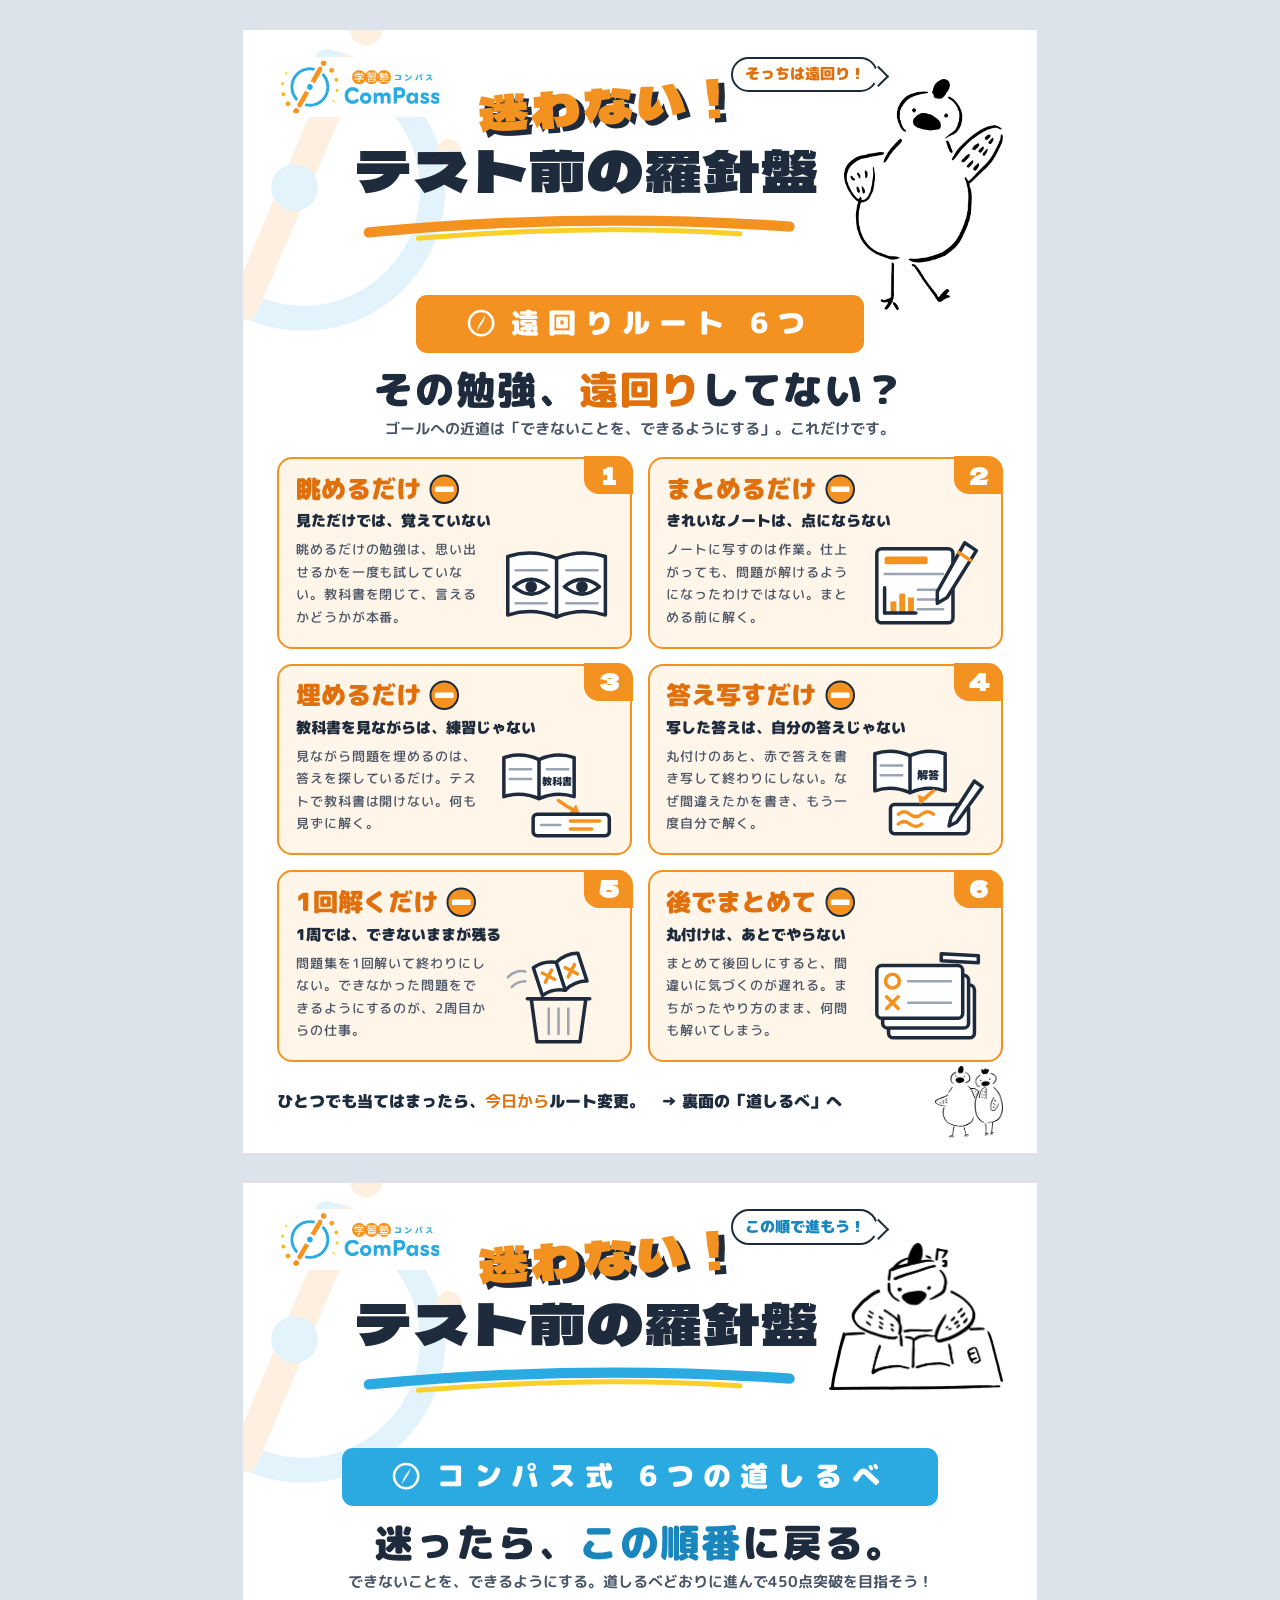
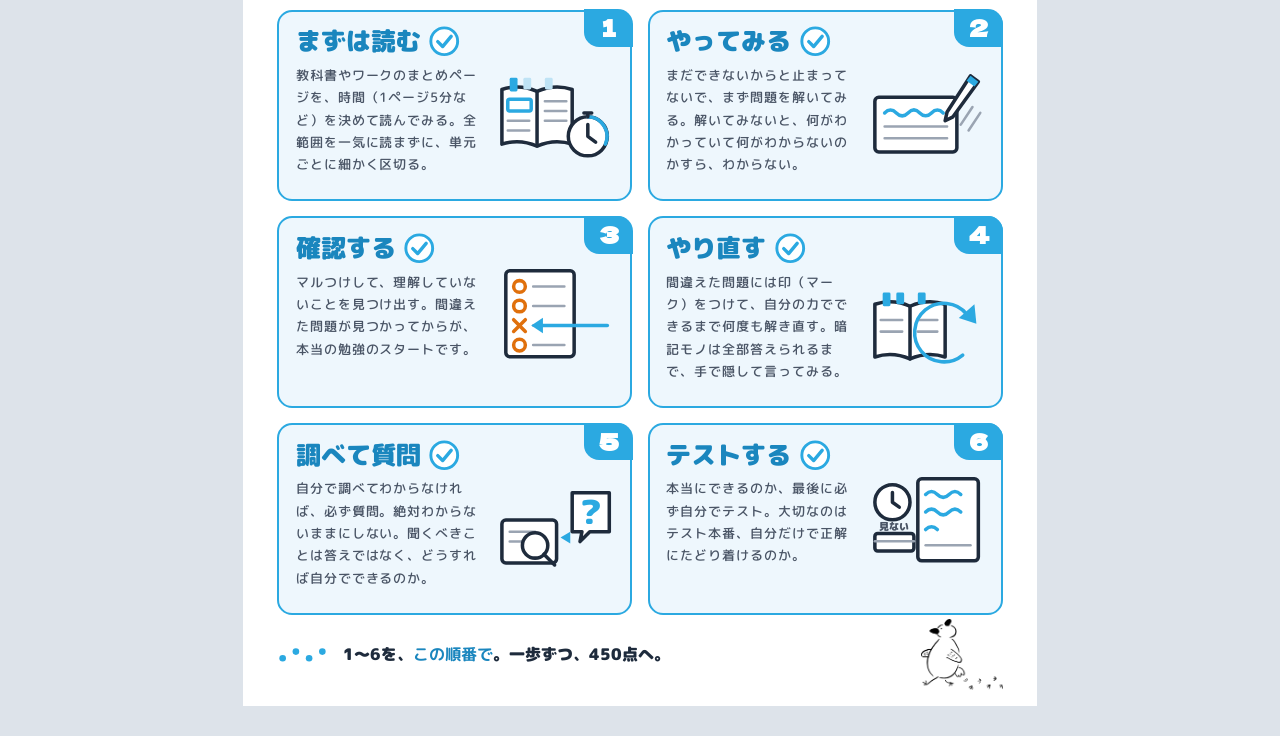
==== commit b28cdfac: "テスト前の羅針盤のタイトルから青い影を外す Co-Authored-By: Claude Opus 5.5 <noreply@anthropic.com> Claude-Session: https:" ====
--- a/test-guide/index.html
+++ b/test-guide/index.html
@@ -56,7 +56,6 @@
   display: block; margin-top: 3mm;
   font-family: var(--f-display); font-size: 15mm; line-height: 1.05; letter-spacing: .3mm;
   color: var(--ink);
-  text-shadow: 0 1.4mm 0 var(--blue);
   transform: translateX(-14mm);
 }
 .swoosh { position: absolute; left: 22mm; top: 41mm; width: 116mm; }
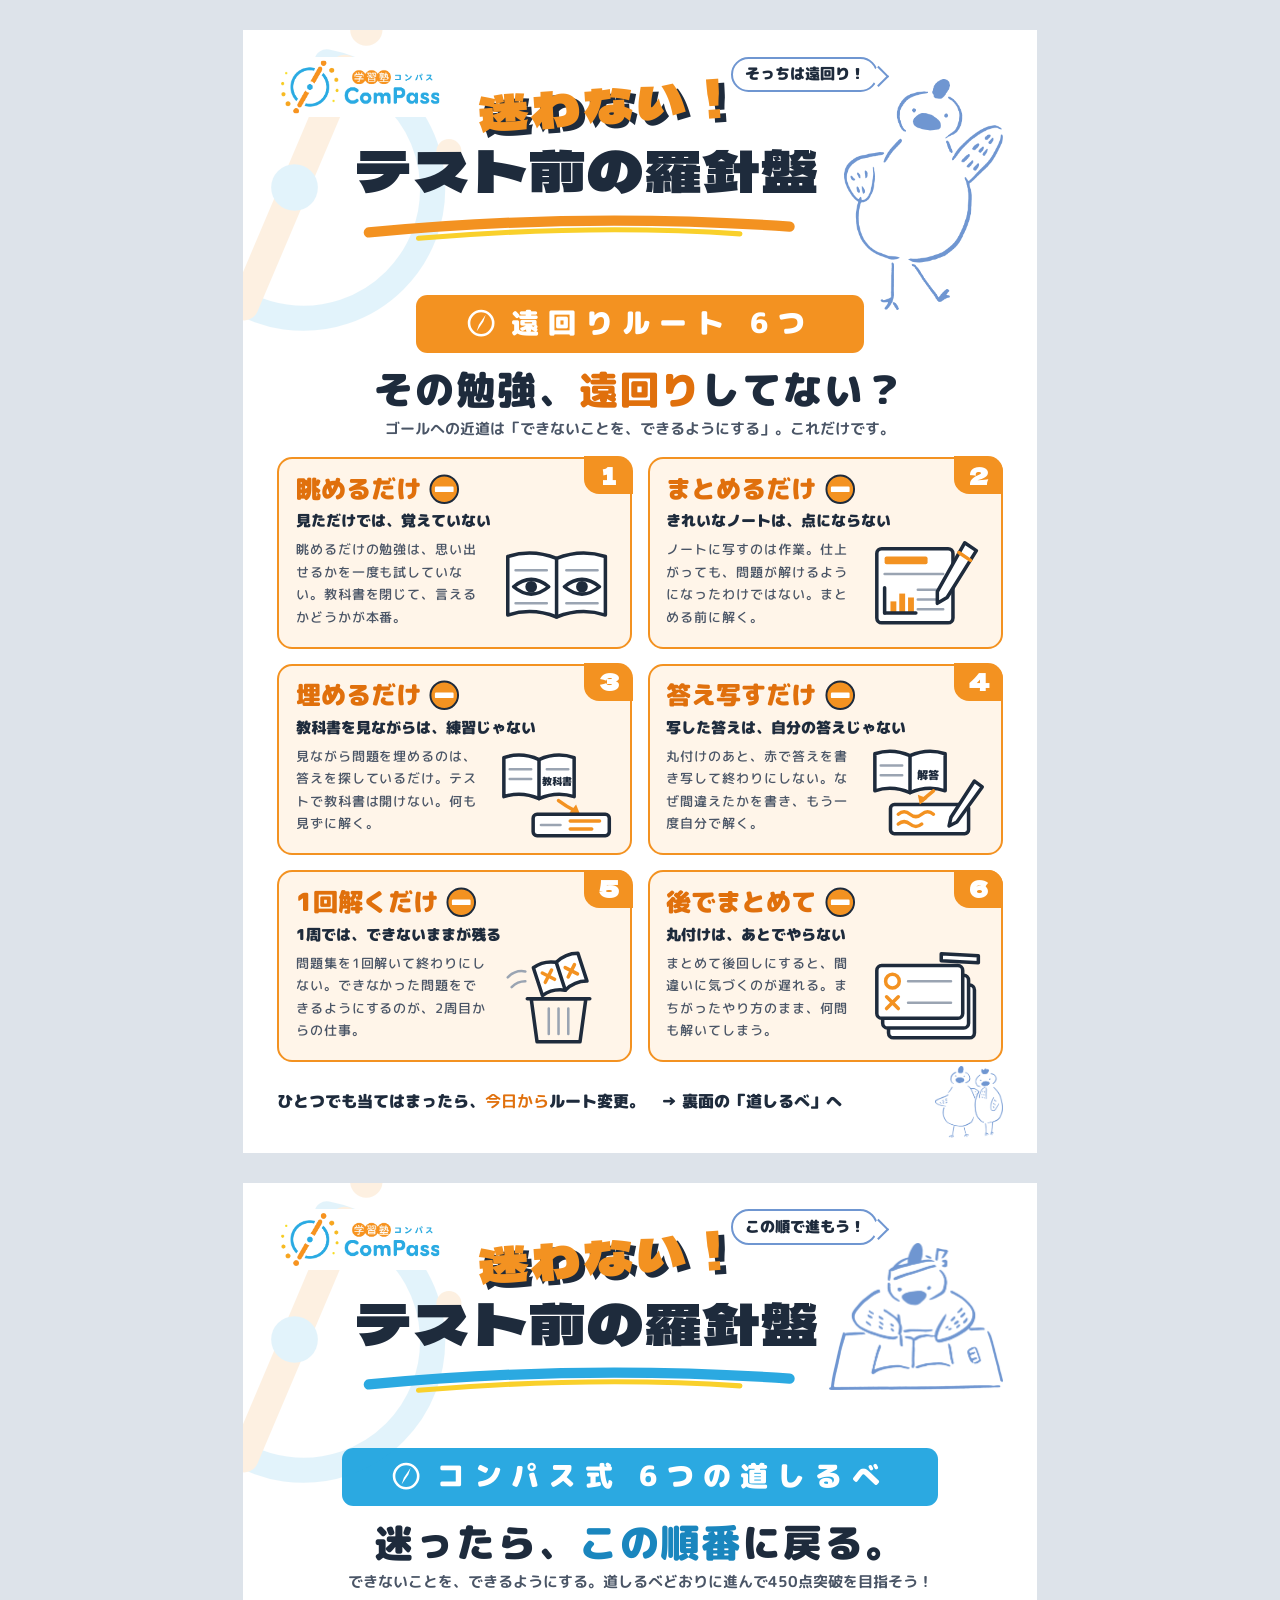
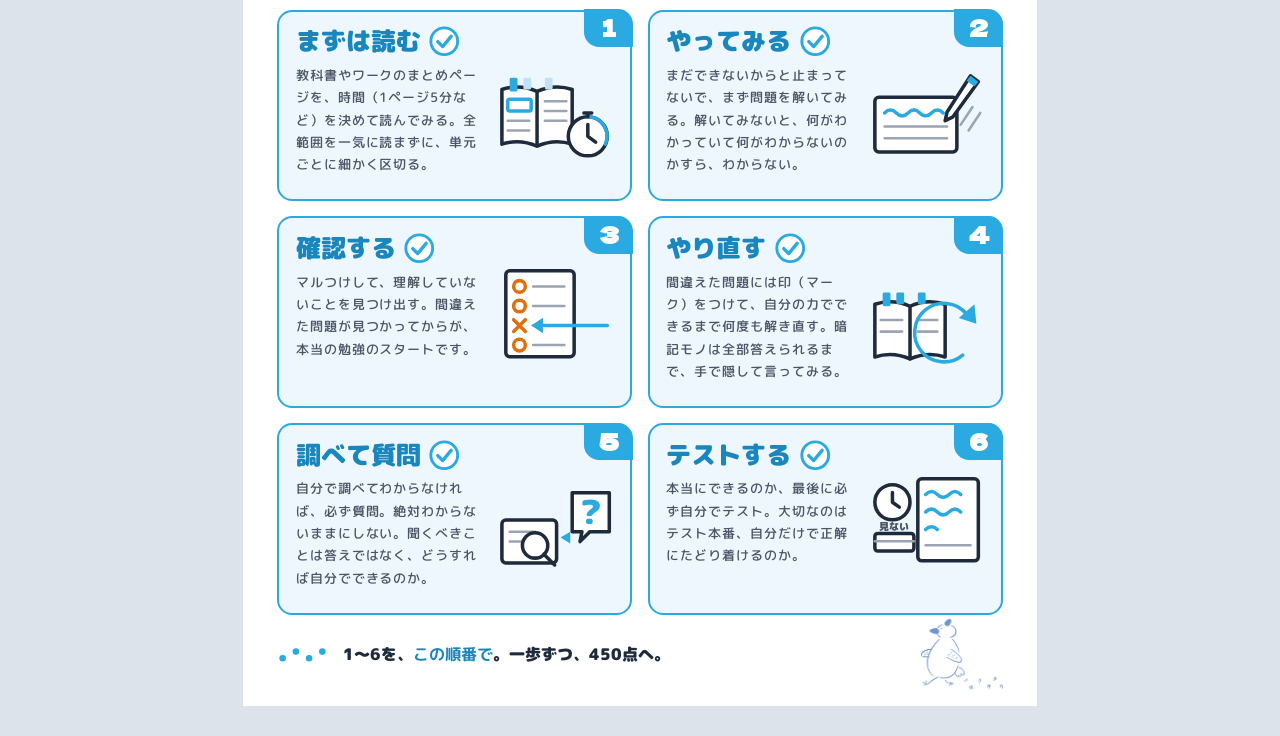
==== commit e71cc4e6: "テスト前資料2点のキャラクターと吹き出しをコッピーのブルーに変更 Co-Authored-By: Claude Opus 5.5 <noreply@anthropic.com> Claude-Sess" ====
--- a/test-guide/index.html
+++ b/test-guide/index.html
@@ -17,6 +17,7 @@
   --orange-deep: #E0700C;
   --orange-tint: #FFF5E9;
   --yellow: #F9D02B;
+  --coppy: #6F96D1;
   --ink: #1E2B3C;
   --ink-soft: #4A5566;
   --paper: #FFFFFF;
@@ -64,12 +65,12 @@
 .chara img { width: 100%; display: block; }
 .bubble {
   position: absolute; right: 33mm; top: 0; z-index: 2;
-  background: #fff; border: .6mm solid var(--ink); border-radius: 5mm;
-  padding: 1.2mm 3mm; font-weight: 900; font-size: 11pt; white-space: nowrap; color: var(--c-deep);
+  background: #fff; border: .6mm solid var(--coppy); border-radius: 5mm;
+  padding: 1.2mm 3mm; font-weight: 900; font-size: 11pt; white-space: nowrap; color: var(--ink);
 }
 .bubble::after {
   content: ""; position: absolute; right: -2.6mm; bottom: 1.6mm; width: 3.4mm; height: 3.4mm;
-  background: #fff; border-right: .6mm solid var(--ink); border-bottom: .6mm solid var(--ink);
+  background: #fff; border-right: .6mm solid var(--coppy); border-bottom: .6mm solid var(--coppy);
   transform: rotate(-45deg);
 }
 
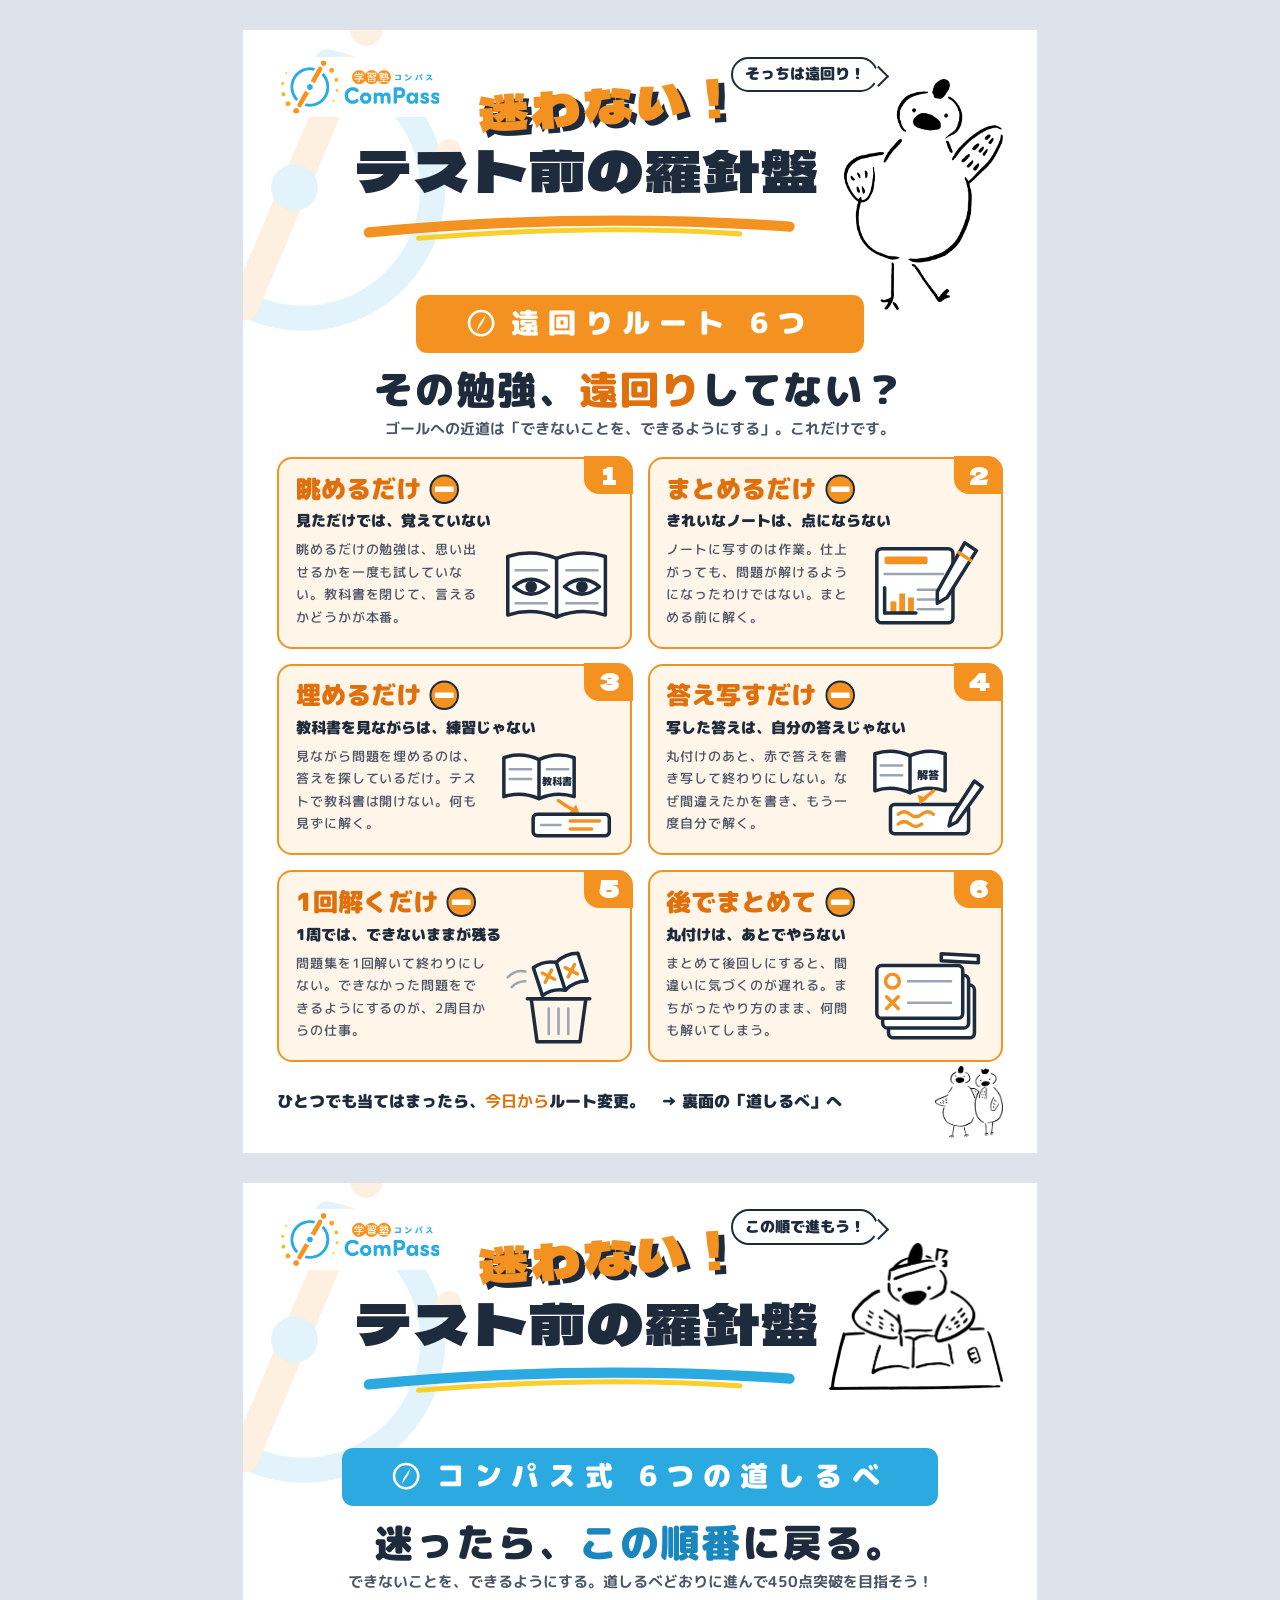
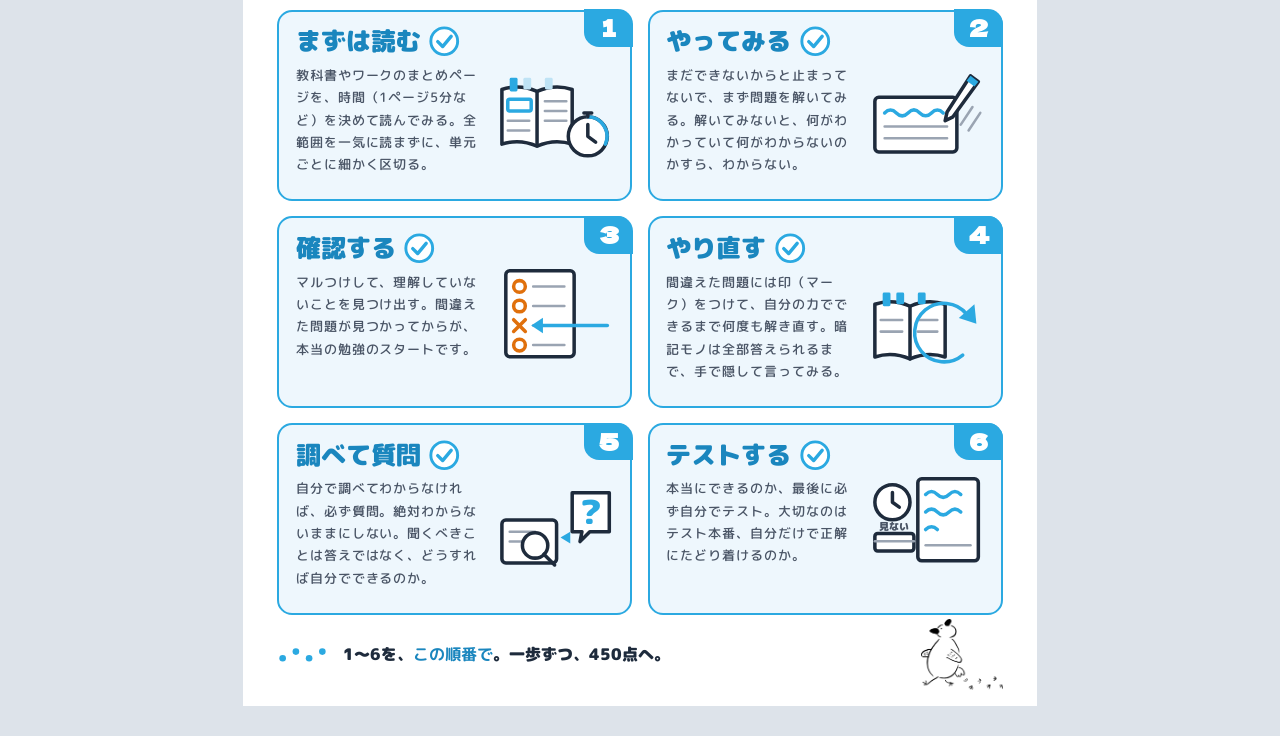
==== commit 4a6a00a5: "テスト前の羅針盤のキャラクターも黒線にそろえ、線の色の決め方をスキルに追記 Co-Authored-By: Claude Opus 5.5 <noreply@anthropic.com> Claude" ====
--- a/test-guide/index.html
+++ b/test-guide/index.html
@@ -65,12 +65,12 @@
 .chara img { width: 100%; display: block; }
 .bubble {
   position: absolute; right: 33mm; top: 0; z-index: 2;
-  background: #fff; border: .6mm solid var(--coppy); border-radius: 5mm;
+  background: #fff; border: .6mm solid var(--ink); border-radius: 5mm;
   padding: 1.2mm 3mm; font-weight: 900; font-size: 11pt; white-space: nowrap; color: var(--ink);
 }
 .bubble::after {
   content: ""; position: absolute; right: -2.6mm; bottom: 1.6mm; width: 3.4mm; height: 3.4mm;
-  background: #fff; border-right: .6mm solid var(--coppy); border-bottom: .6mm solid var(--coppy);
+  background: #fff; border-right: .6mm solid var(--ink); border-bottom: .6mm solid var(--ink);
   transform: rotate(-45deg);
 }
 
@@ -174,7 +174,7 @@
       <path d="M40 18 Q160 8 260 15" fill="none" stroke="#F9D02B" stroke-width="3.5" stroke-linecap="round"/>
     </svg>
     <div class="bubble">そっちは遠回り！</div>
-    <div class="chara"><img src="img/bird-wave.png" alt=""></div>
+    <div class="chara"><img src="img/black/bird-wave.png" alt=""></div>
   </div>
 
   <div class="badge"><svg class="needle"><use href="#needle"/></svg>遠回りルート 6つ</div>
@@ -280,7 +280,7 @@
 
   <div class="foot">
     <div class="msg"><span>ひとつでも当てはまったら、<b>今日から</b>ルート変更。　→ 裏面の「道しるべ」へ</span></div>
-    <img class="pair" src="img/bird-pair.png" alt="">
+    <img class="pair" src="img/black/bird-pair.png" alt="">
   </div>
 </section>
 
@@ -304,7 +304,7 @@
       <path d="M40 18 Q160 8 260 15" fill="none" stroke="#F9D02B" stroke-width="3.5" stroke-linecap="round"/>
     </svg>
     <div class="bubble">この順で進もう！</div>
-    <div class="chara" style="width:46mm;top:9mm"><img src="img/bird-study.png" alt=""></div>
+    <div class="chara" style="width:46mm;top:9mm"><img src="img/black/bird-study.png" alt=""></div>
   </div>
 
   <div class="badge"><svg class="needle"><use href="#needle"/></svg>コンパス式 6つの道しるべ</div>
@@ -401,7 +401,7 @@
       <svg class="steps" viewBox="0 0 60 20" aria-hidden="true"><g fill="#2BA9E1"><circle cx="6" cy="14" r="3.5"/><circle cx="20" cy="7" r="3.5"/><circle cx="34" cy="14" r="3.5"/><circle cx="48" cy="7" r="3.5"/></g></svg>
       <span>1〜6を、<b>この順番で</b>。一歩ずつ、450点へ。</span>
     </div>
-    <img class="pair" src="img/bird-walk.png" alt="">
+    <img class="pair" src="img/black/bird-walk.png" alt="">
   </div>
 </section>
 
